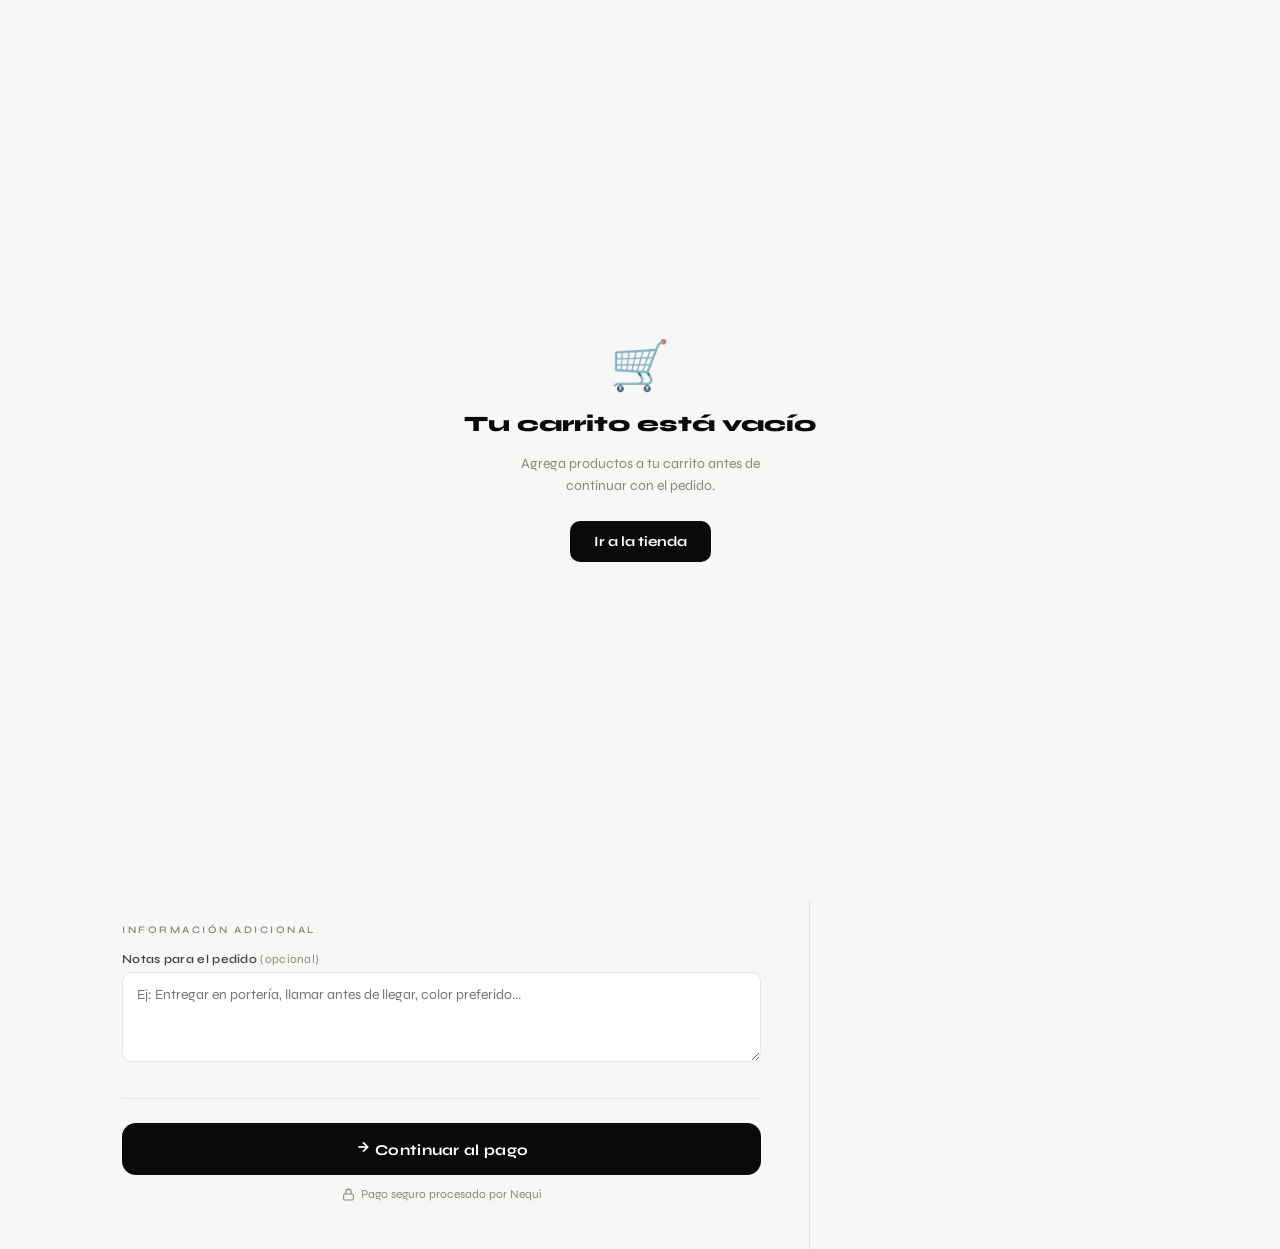
==== checkout.html @ c446f4c8 "Update checkout.html" ====
<!DOCTYPE html>
<html lang="es">
<head>
    <meta charset="UTF-8">
    <meta name="viewport" content="width=device-width, initial-scale=1.0">
    <title>Datos de Entrega </title>
    <link rel="preconnect" href="https://fonts.googleapis.com">
    <link href="https://fonts.googleapis.com/css2?family=Syne:wght@400;600;700;800&family=DM+Mono:wght@400;500&display=swap" rel="stylesheet">
    <style>
        :root {
            --bg: #f7f7f5;
            --surface: #ffffff;
            --border: #e5e5e0;
            --border-focus: #0a0a0a;
            --text: #0a0a0a;
            --muted: #888880;
            --accent: #adff2f;
            --accent-dark: #0a0a0a;
            --error: #dc2626;
            --error-bg: #fef2f2;
            --success: #16a34a;
            --success-bg: #f0fdf4;
            --radius: 14px;
            --radius-sm: 10px;
        }

        * { margin: 0; padding: 0; box-sizing: border-box; }

        body {
            background: var(--bg);
            color: var(--text);
            font-family: 'Syne', sans-serif;
            font-variant-numeric: lining-nums tabular-nums;
            min-height: 100vh;
        }

        /* ── HEADER ── */
        .header {
            background: #0a0a0a;
            padding: 0 2rem;
            height: 58px;
            display: flex;
            align-items: center;
            justify-content: space-between;
            position: sticky;
            top: 0;
            z-index: 100;
        }

        .header-logo {
            font-family: 'DM Mono', monospace;
            font-size: 15px;
            font-weight: 500;
            color: var(--accent);
            letter-spacing: 4px;
            text-decoration: none;
        }

        .header-back {
            display: flex;
            align-items: center;
            gap: 6px;
            color: #666;
            font-size: 13px;
            text-decoration: none;
            transition: color 0.2s;
        }
        .header-back:hover { color: #fff; }
        .header-back svg { width: 14px; height: 14px; }

        /* ── PROGRESS BAR ── */
        .progress-bar {
            height: 3px;
            background: #1a1a1a;
        }
        .progress-fill {
            height: 100%;
            width: 50%;
            background: var(--accent);
            transition: width 0.5s ease;
        }

        /* ── LAYOUT ── */
        .layout {
            display: grid;
            grid-template-columns: 1fr 380px;
            gap: 0;
            max-width: 1100px;
            margin: 0 auto;
            min-height: calc(100vh - 61px);
        }

        /* ── FORM SIDE ── */
        .form-side {
            padding: 3rem 3rem 3rem 2rem;
            border-right: 1px solid var(--border);
        }

        .form-title {
            font-size: 28px;
            font-weight: 800;
            margin-bottom: 4px;
            letter-spacing: -0.5px;
        }

        .form-subtitle {
            color: var(--muted);
            font-size: 14px;
            margin-bottom: 2.5rem;
        }

        /* Steps */
        .steps {
            display: flex;
            gap: 0;
            margin-bottom: 2.5rem;
            border-bottom: 1px solid var(--border);
            padding-bottom: 1.5rem;
        }

        .step {
            display: flex;
            align-items: center;
            gap: 8px;
            font-size: 12px;
            color: var(--muted);
            font-weight: 600;
            letter-spacing: 1px;
        }

        .step.active { color: var(--text); }

        .step-num {
            width: 22px;
            height: 22px;
            border-radius: 50%;
            background: var(--border);
            color: var(--muted);
            display: flex;
            align-items: center;
            justify-content: center;
            font-size: 11px;
            font-weight: 700;
            flex-shrink: 0;
        }

        .step.active .step-num {
            background: #0a0a0a;
            color: #fff;
        }

        .step.done .step-num {
            background: var(--accent);
            color: #000;
        }

        .step-sep {
            flex: 1;
            height: 1px;
            background: var(--border);
            margin: 0 12px;
        }

        /* Form sections */
        .form-section {
            margin-bottom: 2rem;
        }

        .section-label {
            font-size: 10px;
            letter-spacing: 2.5px;
            color: var(--muted);
            font-weight: 600;
            margin-bottom: 1rem;
            text-transform: uppercase;
        }

        .field-grid {
            display: grid;
            grid-template-columns: 1fr 1fr;
            gap: 14px;
        }

        .field-grid.single { grid-template-columns: 1fr; }

        .field {
            display: flex;
            flex-direction: column;
            gap: 6px;
        }

        .field.full { grid-column: 1 / -1; }

        label {
            font-size: 12px;
            font-weight: 600;
            color: #444;
            letter-spacing: 0.3px;
        }

        .input-wrap {
            position: relative;
        }

        .input-icon {
            position: absolute;
            left: 14px;
            top: 50%;
            transform: translateY(-50%);
            color: #bbb;
            pointer-events: none;
            display: flex;
            align-items: center;
        }

        .input-icon svg { width: 15px; height: 15px; }

        input, select, textarea {
            width: 100%;
            padding: 13px 14px 13px 40px;
            background: var(--surface);
            border: 1.5px solid var(--border);
            border-radius: var(--radius-sm);
            color: var(--text);
            font-family: 'Syne', sans-serif;
            font-variant-numeric: lining-nums tabular-nums;
            font-size: 14px;
            outline: none;
            transition: border-color 0.2s, box-shadow 0.2s;
            appearance: none;
        }

        input.no-icon, select.no-icon, textarea.no-icon {
            padding-left: 14px;
        }

        input:focus, select:focus, textarea:focus {
            border-color: var(--border-focus);
            box-shadow: 0 0 0 3px rgba(0,0,0,0.06);
        }

        input.error, select.error, textarea.error {
            border-color: var(--error);
            box-shadow: 0 0 0 3px rgba(220,38,38,0.08);
        }

        input.valid, select.valid, textarea.valid {
            border-color: var(--success);
        }

        textarea {
            resize: vertical;
            min-height: 80px;
            padding-top: 12px;
        }

        select {
            background-image: url("data:image/svg+xml,%3Csvg xmlns='http://www.w3.org/2000/svg' width='12' height='12' viewBox='0 0 24 24' fill='none' stroke='%23888' stroke-width='2'%3E%3Cpolyline points='6 9 12 15 18 9'/%3E%3C/svg%3E");
            background-repeat: no-repeat;
            background-position: right 14px center;
            padding-right: 36px;
        }

        .field-error {
            font-size: 11px;
            color: var(--error);
            display: none;
            margin-top: 2px;
        }

        .field-error.show { display: block; }

        .field-hint {
            font-size: 11px;
            color: var(--muted);
            margin-top: 2px;
        }

        /* Phone prefix */
        .phone-wrap {
            display: flex;
            gap: 8px;
        }

        .phone-prefix {
            width: 80px;
            flex-shrink: 0;
            padding-left: 10px;
            padding-right: 10px;
            text-align: center;
            background: #f0f0ee;
            color: var(--muted);
            font-size: 13px;
            cursor: default;
        }

        .phone-input { flex: 1; }

        /* Doc type selector */
        .doc-wrap {
            display: flex;
            gap: 8px;
        }

        .doc-type {
            width: 90px;
            flex-shrink: 0;
            padding-left: 10px;
            padding-right: 28px;
            font-size: 13px;
        }

        /* Submit */
        .submit-section {
            margin-top: 2rem;
            padding-top: 1.5rem;
            border-top: 1px solid var(--border);
        }

        .submit-btn {
            width: 100%;
            padding: 16px;
            background: #0a0a0a;
            color: #fff;
            border: none;
            border-radius: var(--radius);
            font-family: 'Syne', sans-serif;
            font-size: 15px;
            font-weight: 700;
            cursor: pointer;
            transition: all 0.2s;
            display: flex;
            align-items: center;
            justify-content: center;
            gap: 8px;
            letter-spacing: 0.3px;
        }

        .submit-btn:hover { background: #1a1a1a; transform: translateY(-1px); }
        .submit-btn:active { transform: translateY(0); }
        .submit-btn:disabled { opacity: 0.5; cursor: not-allowed; transform: none; }

        .submit-btn.loading .btn-text { display: none; }
        .submit-btn:not(.loading) .btn-spinner { display: none; }

        .btn-spinner {
            width: 18px;
            height: 18px;
            border: 2px solid rgba(255,255,255,0.3);
            border-top-color: #fff;
            border-radius: 50%;
            animation: spin 0.7s linear infinite;
        }

        @keyframes spin { to { transform: rotate(360deg); } }

        .secure-note {
            display: flex;
            align-items: center;
            justify-content: center;
            gap: 6px;
            margin-top: 12px;
            color: var(--muted);
            font-size: 12px;
        }

        .secure-note svg { width: 13px; height: 13px; }

        /* ── ORDER SIDE ── */
        .order-side {
            padding: 3rem 2rem;
            background: #f0f0ee;
            position: sticky;
            top: 61px;
            height: calc(100vh - 61px);
            overflow-y: auto;
        }

        .order-title {
            font-size: 11px;
            letter-spacing: 2.5px;
            color: var(--muted);
            font-weight: 600;
            margin-bottom: 1.2rem;
            text-transform: uppercase;
        }

        .order-items {
            display: flex;
            flex-direction: column;
            gap: 10px;
            margin-bottom: 1.5rem;
        }

        .order-item {
            background: var(--surface);
            border-radius: var(--radius-sm);
            padding: 12px 14px;
            display: flex;
            align-items: center;
            gap: 12px;
            border: 1px solid var(--border);
        }

        .order-item-qty {
            width: 24px;
            height: 24px;
            background: #0a0a0a;
            color: #fff;
            border-radius: 6px;
            display: flex;
            align-items: center;
            justify-content: center;
            font-size: 11px;
            font-weight: 700;
            flex-shrink: 0;
            font-family: 'DM Mono', monospace;
        }

        .order-item-qty.gift {
            background: var(--accent);
            color: #000;
        }

        .order-item-name {
            flex: 1;
            font-size: 13px;
            font-weight: 600;
            color: var(--text);
        }

        .order-item-price {
            font-size: 13px;
            font-family: 'DM Mono', monospace;
            color: var(--text);
            font-weight: 500;
        }

        .order-item-price.free {
            color: var(--success);
            font-size: 11px;
            font-weight: 700;
        }

        .order-divider {
            height: 1px;
            background: var(--border);
            margin: 1rem 0;
        }

        .order-row {
            display: flex;
            justify-content: space-between;
            align-items: center;
            font-size: 13px;
            margin-bottom: 8px;
        }

        .order-row span:first-child { color: var(--muted); }
        .order-row span:last-child { font-family: 'DM Mono', monospace; font-weight: 500; }

        .order-row.discount span:last-child { color: var(--success); }

        .order-total {
            display: flex;
            justify-content: space-between;
            align-items: center;
            background: #0a0a0a;
            color: #fff;
            border-radius: var(--radius-sm);
            padding: 14px 16px;
            margin-top: 1rem;
        }

        .order-total-label {
            font-size: 13px;
            font-weight: 600;
        }

        .order-total-value {
            font-family: 'DM Mono', monospace;
            font-size: 16px;
            font-weight: 500;
            color: var(--accent);
        }

        .empty-cart {
            text-align: center;
            padding: 3rem 1rem;
            color: var(--muted);
        }

        .empty-cart-icon { font-size: 2.5rem; margin-bottom: 1rem; }
        .empty-cart p { font-size: 14px; margin-bottom: 1rem; }
        .empty-cart a {
            color: var(--text);
            font-weight: 700;
            font-size: 13px;
            text-decoration: none;
            border-bottom: 2px solid var(--accent);
        }

        /* ── TOAST ── */
        .toast {
            position: fixed;
            bottom: 2rem;
            left: 50%;
            transform: translateX(-50%) translateY(20px);
            background: #0a0a0a;
            color: #fff;
            padding: 12px 20px;
            border-radius: 100px;
            font-size: 13px;
            font-weight: 600;
            opacity: 0;
            transition: all 0.3s ease;
            z-index: 9999;
            white-space: nowrap;
            pointer-events: none;
        }

        .toast.show {
            opacity: 1;
            transform: translateX(-50%) translateY(0);
        }

        /* ── NO CART OVERLAY ── */
        .no-cart-overlay {
            display: none;
            position: fixed;
            inset: 0;
            background: var(--bg);
            z-index: 200;
            flex-direction: column;
            align-items: center;
            justify-content: center;
            gap: 1rem;
            text-align: center;
            padding: 2rem;
        }

        .no-cart-overlay.show { display: flex; }
        .no-cart-overlay h2 { font-size: 22px; font-weight: 800; }
        .no-cart-overlay p { color: var(--muted); font-size: 14px; max-width: 300px; line-height: 1.6; }
        .no-cart-overlay a {
            display: inline-block;
            margin-top: 0.5rem;
            background: #0a0a0a;
            color: #fff;
            padding: 12px 24px;
            border-radius: 10px;
            text-decoration: none;
            font-weight: 700;
            font-size: 14px;
        }

        /* ── RESPONSIVE ── */
        @media (max-width: 768px) {
            .layout {
                grid-template-columns: 1fr;
            }

            .order-side {
                position: static;
                height: auto;
                order: -1;
                padding: 1.5rem 1.2rem;
                border-bottom: 1px solid var(--border);
            }

            .form-side {
                padding: 1.5rem 1.2rem;
                border-right: none;
            }

            .field-grid {
                grid-template-columns: 1fr;
            }
        }

        /* ── ANIMATIONS ── */
        @keyframes fadeUp {
            from { opacity: 0; transform: translateY(16px); }
            to   { opacity: 1; transform: translateY(0); }
        }

        .form-section {
            animation: fadeUp 0.4s ease both;
        }

        .form-section:nth-child(1) { animation-delay: 0.05s; }
        .form-section:nth-child(2) { animation-delay: 0.12s; }
        .form-section:nth-child(3) { animation-delay: 0.19s; }
        .form-section:nth-child(4) { animation-delay: 0.26s; }
    </style>
</head>
<body>

<!-- Header -->
<header class="header">
    <a href="https://cxr10s.github.io/tienda/" class="header-logo"></a>
    <a href="https://cxr10s.github.io/tienda/" class="header-back">
        <svg viewBox="0 0 24 24" fill="none" stroke="currentColor" stroke-width="2"><polyline points="15 18 9 12 15 6"/></svg>
        Volver a la tienda
    </a>
</header>
<div class="progress-bar"><div class="progress-fill" id="progress-fill"></div></div>

<!-- No cart overlay -->
<div class="no-cart-overlay" id="no-cart-overlay">
    <div style="font-size:3rem;">🛒</div>
    <h2>Tu carrito está vacío</h2>
    <p>Agrega productos a tu carrito antes de continuar con el pedido.</p>
    <a href="https://cxr10s.github.io/tienda/">Ir a la tienda</a>
</div>

<!-- Main layout -->
<div class="layout">

    <!-- FORM -->
    <div class="form-side">
        <h1 class="form-title">Datos de entrega</h1>
        <p class="form-subtitle">Completa tu información para procesar el pedido</p>

        <!-- Steps -->
        <div class="steps">
            <div class="step active">
                <div class="step-num">1</div>
                <span>TUS DATOS</span>
            </div>
            <div class="step">
                <div class="step-num"></div>
                <span></span>
            </div>
            <div class="step-sep"></div>
            <div class="step">
                <div class="step-num">2</div>
                <span>ENTREGA</span>
            </div>    
        </div>

        <form id="checkout-form" novalidate>

            <!-- Sección 1: Identificación -->
            <div class="form-section">
                <div class="section-label">Identificación personal</div>
                <div class="field-grid">
                    <div class="field full">
                        <label for="nombre">Nombre completo *</label>
                        <div class="input-wrap">
                            <span class="input-icon"><svg viewBox="0 0 24 24" fill="none" stroke="currentColor" stroke-width="2"><path d="M20 21v-2a4 4 0 0 0-4-4H8a4 4 0 0 0-4 4v2"/><circle cx="12" cy="7" r="4"/></svg></span>
                            <input type="text" id="nombre" name="" placeholder="Carlos Gonzales" autocomplete="off" inputmode="text">
                        </div>
                        <span class="field-error" id="err-nombre">Solo letras y espacios, mínimo 3 caracteres</span>
                    </div>

                    <div class="field">
                        <label for="doc-tipo">Tipo de documento *</label>
                        <div class="input-wrap">
                            <select id="doc-tipo" name="doc-tipo" class="no-icon" style="padding-left:14px;">
                                <option value="CC">Cédula de ciudadanía</option>
                                <option value="CE">Cédula de extranjería</option>
                                <option value="PA">Pasaporte</option>
                                <option value="TI">Tarjeta de identidad</option>
                            </select>
                        </div>
                    </div>

                    <div class="field">
                        <label for="documento">Número de documento *</label>
                        <div class="input-wrap">
                            <span class="input-icon"><svg viewBox="0 0 24 24" fill="none" stroke="currentColor" stroke-width="2"><rect x="2" y="5" width="20" height="14" rx="2"/><line x1="2" y1="10" x2="22" y2="10"/></svg></span>
                            <input type="text" id="documento" name="documento" placeholder="1044411110" inputmode="numeric" maxlength="12" minlength="7">
                        </div>
                        <span class="field-error" id="err-documento">Ingresa un número de documento válido</span>
                    </div>
                </div>
            </div>

            <!-- Sección 2: Contacto -->
            <div class="form-section">
                <div class="section-label">Información de contacto</div>
                <div class="field-grid">
                    <div class="field full">
                        <label for="email">Correo electrónico *</label>
                        <div class="input-wrap">
                            <span class="input-icon"><svg viewBox="0 0 24 24" fill="none" stroke="currentColor" stroke-width="2"><path d="M4 4h16c1.1 0 2 .9 2 2v12c0 1.1-.9 2-2 2H4c-1.1 0-2-.9-2-2V6c0-1.1.9-2 2-2z"/><polyline points="22,6 12,13 2,6"/></svg></span>
                            <input type="email" id="email" name="email" placeholder="tucorreo@gmail.com" autocomplete="email" inputmode="email">
                        </div>
                        <span class="field-error" id="err-email">Usa un correo @gmail.com, @hotmail.com o @outlook.com</span>
                    </div>

                    <div class="field full">
                        <label for="telefono">Teléfono celular *</label>
                        <div class="phone-wrap">
                            <input type="text" class="phone-prefix no-icon" value="+57" readonly tabindex="-1">
                            <div class="input-wrap" style="flex:1;">
                                <span class="input-icon"><svg viewBox="0 0 24 24" fill="none" stroke="currentColor" stroke-width="2"><path d="M22 16.92v3a2 2 0 0 1-2.18 2 19.79 19.79 0 0 1-8.63-3.07A19.5 19.5 0 0 1 4.69 12 19.79 19.79 0 0 1 1.61 3.4 2 2 0 0 1 3.6 1.21h3a2 2 0 0 1 2 1.72c.127.96.361 1.903.7 2.81a2 2 0 0 1-.45 2.11L7.91 8.79a16 16 0 0 0 6.29 6.29l.95-.95a2 2 0 0 1 2.11-.45c.907.339 1.85.573 2.81.7A2 2 0 0 1 22 16.92z"/></svg></span>
                                <input type="tel" id="telefono" name="telefono" placeholder="3001234567" inputmode="numeric" maxlength="10" class="phone-input">
                            </div>
                        </div>
                        <span class="field-error" id="err-telefono">El teléfono debe tener exactamente 10 dígitos</span>
                    </div>
                </div>
            </div>

            <!-- Sección 3: Dirección -->
            <div class="form-section">
                <div class="section-label">Dirección de entrega</div>
                <div class="field-grid">

                    <div class="field">
                        <label for="departamento">Departamento *</label>
                        <div class="input-wrap">
                            <select id="departamento" name="departamento" class="no-icon" style="padding-left:14px;">
                                <option value="">Selecciona...</option>
                                <option>Amazonas</option><option>Antioquia</option><option>Arauca</option>
                                <option>Atlántico</option><option>Bolívar</option><option>Boyacá</option>
                                <option>Caldas</option><option>Caquetá</option><option>Casanare</option>
                                <option>Cauca</option><option>Cesar</option><option>Chocó</option>
                                <option>Córdoba</option><option>Cundinamarca</option><option>Guainía</option>
                                <option>Guaviare</option><option>Huila</option><option>La Guajira</option>
                                <option>Magdalena</option><option>Meta</option><option>Nariño</option>
                                <option>Norte de Santander</option><option>Putumayo</option><option>Quindío</option>
                                <option>Risaralda</option><option>San Andrés y Providencia</option>
                                <option>Santander</option><option>Sucre</option><option>Tolima</option>
                                <option>Valle del Cauca</option><option>Vaupés</option><option>Vichada</option>
                                <option>Bogotá D.C.</option>
                            </select>
                        </div>
                        <span class="field-error" id="err-departamento">Selecciona un departamento</span>
                    </div>

                    <div class="field">
                        <label for="ciudad">Ciudad / Municipio *</label>
                        <div class="input-wrap">
                            <span class="input-icon"><svg viewBox="0 0 24 24" fill="none" stroke="currentColor" stroke-width="2"><path d="M3 9l9-7 9 7v11a2 2 0 0 1-2 2H5a2 2 0 0 1-2-2z"/><polyline points="9 22 9 12 15 12 15 22"/></svg></span>
                            <input type="text" id="ciudad" name="ciudad" placeholder="Bogotá" autocomplete="address-level2">
                        </div>
                        <span class="field-error" id="err-ciudad">Ingresa tu ciudad</span>
                    </div>

                    <div class="field full">
                        <label for="direccion">Dirección completa *</label>
                        <div class="input-wrap">
                            <span class="input-icon"><svg viewBox="0 0 24 24" fill="none" stroke="currentColor" stroke-width="2"><path d="M21 10c0 7-9 13-9 13s-9-6-9-13a9 9 0 0 1 18 0z"/><circle cx="12" cy="10" r="3"/></svg></span>
                            <input type="text" id="direccion" name="direccion" placeholder="Calle 123 # 45-67, Barrio Centro" autocomplete="street-address">
                        </div>
                        <span class="field-hint">Incluye barrio, apto o interior si aplica</span>
                        <span class="field-error" id="err-direccion">Ingresa una dirección válida</span>
                    </div>
                </div>
            </div>

            <!-- Sección 4: Notas -->
            <div class="form-section">
                <div class="section-label">Información adicional</div>
                <div class="field-grid single">
                    <div class="field">
                        <label for="notas">Notas para el pedido <span style="color:var(--muted); font-weight:400;">(opcional)</span></label>
                        <div class="input-wrap">
                            <textarea id="notas" name="notas" class="no-icon" placeholder="Ej: Entregar en portería, llamar antes de llegar, color preferido..." style="padding-top:13px; min-height:90px;"></textarea>
                        </div>
                    </div>
                </div>
            </div>

            <!-- Submit -->
            <div class="submit-section">
                <button type="submit" class="submit-btn" id="submit-btn">
                    <span class="btn-text">
                        <svg width="16" height="16" viewBox="0 0 24 24" fill="none" stroke="currentColor" stroke-width="2.5"><path d="M5 12h14"/><path d="m12 5 7 7-7 7"/></svg>
                        Continuar al pago
                    </span>
                    <div class="btn-spinner"></div>
                </button>
                <div class="secure-note">
                    <svg viewBox="0 0 24 24" fill="none" stroke="currentColor" stroke-width="2"><rect x="3" y="11" width="18" height="11" rx="2" ry="2"/><path d="M7 11V7a5 5 0 0 1 10 0v4"/></svg>
                    Pago seguro procesado por Nequi
                </div>
            </div>

        </form>
    </div>

    <!-- ORDER SUMMARY -->
    <div class="order-side">
        <div class="order-title">Tu pedido</div>
        <div class="order-items" id="order-items">
            <div class="empty-cart">
                <div class="empty-cart-icon">🛒</div>
                <p>No hay productos en el carrito</p>
                <a href="https://cxr10s.github.io/tienda/">Ir a la tienda</a>
            </div>
        </div>
        <div id="order-totals" style="display:none;">
            <div class="order-divider"></div>
            <div class="order-row"><span>Subtotal</span><span id="sum-subtotal">$0</span></div>
            <div class="order-row discount" id="sum-discount-row" style="display:none;">
                <span>Descuento</span><span id="sum-discount">-$0</span>
            </div>
            <div class="order-row" id="sum-shipping-row">
                <span>Envío</span><span id="sum-sgipping">-</span>
            </div>
            <div class="order-total">
                <span class="order-total-label">Total a pagar</span>
                <span class="order-total-value" id="sum-total">$0</span>
            </div>
        </div>
    </div>

</div>

<!-- Toast -->
<div class="toast" id="toast"></div>

<script>
// =============================================
// CONFIGURACIÓN
// =============================================
// ── CARRITO ──────────────────────────────────────────────────────

const TIENDA_URL = 'https://cxr10s.github.io/tienda/';

// =============================================
// CARRITO — leer desde localStorage
// =============================================
let cart = [];

function loadCart() {
    try {
        const raw = localStorage.getItem('tienda_cart');
        if (raw) cart = JSON.parse(raw);
    } catch(e) { cart = []; }
}

function fmt(n) {
    return '$' + Math.round(Number(n)).toLocaleString('es-CO');
}

function calcDiscount(subtotal) {
    if (subtotal >= 900000) return { pct: 20, amount: Math.round(subtotal * 0.20) };
    if (subtotal >= 600000) return { pct: 15, amount: Math.round(subtotal * 0.15) };
    if (subtotal >= 400000) return { pct: 12, amount: Math.round(subtotal * 0.12) };
    if (subtotal >= 250000) return { pct: 8,  amount: Math.round(subtotal * 0.08) };
    if (subtotal >= 150000) return { pct: 5,  amount: Math.round(subtotal * 0.05) };
    return { pct: 0, amount: 0 };
}

function renderOrder() {
    const container = document.getElementById('order-items');
    const totalsEl  = document.getElementById('order-totals');

    if (!cart.length) {
        container.innerHTML = `
            <div class="empty-cart">
                <div class="empty-cart-icon">🛒</div>
                <p>No hay productos en el carrito</p>
                <a href="${TIENDA_URL}">Ir a la tienda</a>
            </div>`;
        totalsEl.style.display = 'none';
        document.getElementById('no-cart-overlay').classList.add('show');
        return;
    }

    container.innerHTML = cart.map(item => `
        <div class="order-item">
            <div class="order-item-qty ${item.isGift ? 'gift' : ''}">${item.quantity}</div>
            <div class="order-item-name">${item.name}${item.isGift ? ' 🎁' : ''}</div>
            <div class="order-item-price ${item.isGift ? 'free' : ''}">
                ${item.isGift ? 'GRATIS' : fmt(item.price * item.quantity)}
            </div>
        </div>
    `).join('');

    const subtotal = cart.reduce((s, i) => s + (i.isGift ? 0 : i.price * i.quantity), 0);
    const { amount: descuento } = calcDiscount(subtotal);
    const envio = subtotal > 0 && subtotal < 150000 ? 25000 : 0;
    const total = subtotal - descuento;

    document.getElementById('sum-subtotal').textContent = fmt(subtotal);
    document.getElementById('sum-shipping').textContent = "—";

    const discRow = document.getElementById('sum-discount-row');
    if (descuento > 0) {
        discRow.style.display = 'flex';
        document.getElementById('sum-discount').textContent = '-' + fmt(descuento);
    } else {
        discRow.style.display = 'none';
    }

    document.getElementById('sum-total').textContent = fmt(total);
    totalsEl.style.display = 'block';
}

// =============================================
// VALIDACIONES
// =============================================
function validateNombre(v) { return /^[A-Za-zÁáÉéÍíÓóÚúÑñ\s]{3,}$/.test(v.trim()) && v.trim().split(/\s+/).length >= 2; }
function validateDoc(v)    { return /^[0-9A-Za-z]{7,12}$/.test(v.trim()); }
function validateEmail(v)  { return /^[a-z0-9._%+-]+@(gmail\.com|hotmail\.com|outlook\.com)$/i.test(v.trim()); }
function validatePhone(v)  { return /^[0-9]{10}$/.test(v.trim()); }
function validateCiudad(v) { return v.trim().length >= 2; }
function validateDir(v)    { return v.trim().length >= 8; }
function validateDepto(v)  { return v !== ''; }

const validations = [
    { id: 'nombre',       fn: validateNombre, err: 'err-nombre'      },
    { id: 'documento',    fn: validateDoc,    err: 'err-documento'   },
    { id: 'email',        fn: validateEmail,  err: 'err-email'       },
    { id: 'telefono',     fn: validatePhone,  err: 'err-telefono'    },
    { id: 'departamento', fn: validateDepto,  err: 'err-departamento'},
    { id: 'ciudad',       fn: validateCiudad, err: 'err-ciudad'      },
    { id: 'direccion',    fn: validateDir,    err: 'err-direccion'   },
];

function validateField(item) {
    const el  = document.getElementById(item.id);
    const err = document.getElementById(item.err);
    const ok  = item.fn(el.value);
    el.classList.toggle('error', !ok);
    el.classList.toggle('valid',  ok);
    if (err) err.classList.toggle('show', !ok);
    return ok;
}

function validateAll() {
    return validations.map(validateField).every(Boolean);
}

// Live validation on blur
validations.forEach(item => {
    const el = document.getElementById(item.id);
    if (!el) return;
    el.addEventListener('blur',  () => { if (el.value) validateField(item); });
    el.addEventListener('input', () => { if (el.classList.contains('error')) validateField(item); });
});

// Only digits for phone and document
document.getElementById('telefono').addEventListener('input', function() {
    this.value = this.value.replace(/\D/g, '');
});
document.getElementById('documento').addEventListener('input', function() {
    this.value = this.value.replace(/[^0-9A-Za-z]/g, '');
});

// Capitalize nombre
document.getElementById('nombre').addEventListener('blur', function() {
    this.value = this.value.trim().split(' ').filter(Boolean)
        .map(w => w.charAt(0).toUpperCase() + w.slice(1).toLowerCase()).join(' ');
});

// =============================================
// PROGRESS BAR on scroll
// =============================================
window.addEventListener('scroll', () => {
    const el   = document.documentElement;
    const pct  = (el.scrollTop / (el.scrollHeight - el.clientHeight)) * 50 + 50;
    document.getElementById('progress-fill').style.width = Math.min(pct, 95) + '%';
}, { passive: true });

// =============================================
// TOAST
// =============================================
function showToast(msg, duration = 3000) {
    const t = document.getElementById('toast');
    t.textContent = msg;
    t.classList.add('show');
    setTimeout(() => t.classList.remove('show'), duration);
}

// =============================================
// PREFILL desde sessionStorage (si viene de Firebase)
// =============================================
function prefillFromSession() {
    try {
        const user = JSON.parse(sessionStorage.getItem('store_user') || 'null');
        if (!user) return;
        if (user.email) {
            const el = document.getElementById('email');
            el.value = user.email;
            el.setAttribute('readonly', true);
            el.style.background = '#f5f5f3';
            el.title = 'Correo de tu cuenta Google';
        }
    } catch(e) {}
}

// =============================================
// SUBMIT
// =============================================
document.getElementById('checkout-form').addEventListener('submit', async function(e) {
    e.preventDefault();

    if (!validateAll()) {
        showToast('⚠️ Revisa los campos marcados en rojo');
        const firstErr = document.querySelector('input.error, select.error, textarea.error');
        if (firstErr) firstErr.scrollIntoView({ behavior: 'smooth', block: 'center' });
        return;
    }

    if (!cart.length) {
        showToast('Tu carrito está vacío');
        return;
    }

    const btn = document.getElementById('submit-btn');
    btn.disabled = true;
    btn.classList.add('loading');

    const nombre    = document.getElementById('nombre').value.trim();
    const docTipo   = document.getElementById('doc-tipo').value;
    const documento = document.getElementById('documento').value.trim();
    const email     = document.getElementById('email').value.trim().toLowerCase();
    const telefono  = document.getElementById('telefono').value.trim();
    const depto     = document.getElementById('departamento').value;
    const ciudad    = document.getElementById('ciudad').value.trim();
    const direccion = document.getElementById('direccion').value.trim();
    const notas     = document.getElementById('notas').value.trim();

    const subtotal = cart.reduce((s, i) => s + (i.isGift ? 0 : i.price * i.quantity), 0);
    const { amount: descuento } = calcDiscount(subtotal);
    const envio = subtotal > 0 && subtotal < 150000 ? 25000 : 0;
    const total = subtotal - descuento ;

    const pedido = {
        nombre,
        email,
        telefono,
        direccion: `${direccion}, ${ciudad}, ${depto}`,
        notas: notas || null,
        documento: `${docTipo} ${documento}`,
        productos: cart.map(i => ({
            id: i.id, name: i.name, price: i.price,
            quantity: i.quantity, isGift: i.isGift || false
        })),
        subtotal, descuento, envio: 0, total,
        estado: 'pendiente', estado_pago: 'pendiente'
    };

    try {
        // Solo sessionStorage — Supabase se escribe en pago-nequi.html al confirmar
        sessionStorage.setItem('store_pedido', JSON.stringify(pedido));

        // Progreso al 75%
        document.getElementById('progress-fill').style.width = '75%';

        // Ir a la página de pago Nequi
        window.location.href = 'https://cxr10s.github.io/tienda/pago-nequi.html';

    } catch(err) {
        console.error(err);
        showToast('❌ Error al procesar. Intenta de nuevo.');
        btn.disabled = false;
        btn.classList.remove('loading');
    }
});

// =============================================
// ALERTA FACTURA
// =============================================
function fmt(n) {
    return Math.round(Number(n)).toLocaleString('es-CO');
}

async function generarFacturaPDF(pedido) {
    // 1. Carga de librería (Lógica del primer código)
    if (!window.jspdf) {
        await new Promise((resolve, reject) => {
            const script = document.createElement('script');
            script.src = 'https://cdnjs.cloudflare.com/ajax/libs/jspdf/2.5.1/jspdf.umd.min.js';
            script.onload = resolve;
            script.onerror = reject;
            document.head.appendChild(script);
        });
    }

    const { jsPDF } = window.jspdf;
    const doc = new jsPDF({ unit: 'mm', format: 'a4' });

    const W = 210; 
    const margin = 20;
    let y = 0;

    // ── Paleta de Colores (Diseño Premium) ────────
    const accent     = [63, 81, 181]; // Indigo
    const dark       = [30, 30, 30];
    const lightGray  = [245, 247, 250];
    const textGray   = [100, 100, 100];
    const white      = [255, 255, 255];

    // ── Header con Nuevo Branding ────────────────
    doc.setFillColor(...dark);
    doc.rect(0, 0, W, 60, 'F'); 

    y = 25;
    doc.setTextColor(...white);
    doc.setFont('helvetica', 'bold');
    doc.setFontSize(26);
    doc.text('Shop', margin, y); // Nombre actualizado

    doc.setFontSize(10);
    doc.setFont('helvetica', 'normal');
    doc.setTextColor(200, 200, 200);
    doc.text('Alta Calidad', margin, y + 8); // Slogan actualizado

    // Badge de ID
    doc.setFillColor(...accent);
    doc.roundedRect(W - margin - 50, y - 10, 50, 25, 3, 3, 'F');
    doc.setTextColor(...white);
    doc.setFontSize(9);
    doc.text('DETALLE DEL PEDIDO', W - margin - 25, y - 2, { align: 'center' });
    doc.setFontSize(12);
    const idCorto = (pedido.id || '000000').substring(0, 8).toUpperCase();
    doc.text(`#${idCorto}`, W - margin - 25, y + 6, { align: 'center' });

    y = 75;

    // ── Bloque de Información ────────────────────
    doc.setTextColor(...dark);
    doc.setFont('helvetica', 'bold');
    doc.setFontSize(10);
    doc.text('ENVIAR A:', margin, y);
    doc.text('FECHA Y HORA:', W/2 + 10, y);

    y += 6;
    doc.setFont('helvetica', 'normal');
    doc.setTextColor(...textGray);
    doc.setFontSize(9);
    
    const infoCliente = [
        pedido.nombre || 'N/A',
        pedido.direccion || 'N/A',
        `Tel: ${pedido.telefono || 'N/A'}`,
        pedido.email || ''
    ];
    doc.text(infoCliente, margin, y + 2);

     // Formateo de Fecha y Hora
    const fechaObj = pedido.created_at ? new Date(pedido.created_at) : new Date();
    const fecha = fechaObj.toLocaleDateString('es-CO', { day: '2-digit', month: 'long', year: 'numeric' });
    const hora = fechaObj.toLocaleTimeString('es-CO', { 
        hour: '2-digit', 
        minute: '2-digit', 
        hour12: true 
    }).toUpperCase();
    
    doc.text(`${fecha}`, W/2 + 10, y + 2);
    doc.setFont('helvetica', 'bold');
    doc.text(`Hora: ${hora}`, W/2 + 10, y + 7);

    y += 35;

    // ── Tabla de Productos ────────────────────────
    doc.setFillColor(...lightGray);
    doc.roundedRect(margin, y, W - (margin * 2), 10, 2, 2, 'F');
    
    doc.setFont('helvetica', 'bold');
    doc.setTextColor(...dark);
    doc.text('PRODUCTO', margin + 5, y + 6.5);
    doc.text('CANT.', W - 70, y + 6.5, { align: 'right' });
    doc.text('TOTAL', W - margin - 5, y + 6.5, { align: 'right' });

    y += 15;

    const productos = Array.isArray(pedido.productos) ? pedido.productos : [];
    productos.forEach((prod) => {
        doc.setFont('helvetica', 'bold');
        doc.setTextColor(...dark);
        doc.text((prod.name || 'Producto').toUpperCase(), margin + 5, y);
        
        doc.setFont('helvetica', 'normal');
        doc.setTextColor(...textGray);
        doc.text(`${prod.quantity} x $${fmt(prod.price)}`, margin + 5, y + 5);

        doc.setTextColor(...dark);
        const totalProd = prod.isGift ? 'GRATIS' : `$${fmt(prod.price * prod.quantity)}`;
        doc.text(totalProd, W - margin - 5, y + 2.5, { align: 'right' });

        y += 12;
        doc.setDrawColor(230, 230, 230);
        doc.line(margin + 5, y - 2, W - margin - 5, y - 2);
        y += 5;

        // Evitar que el contenido se salga de la página
        if (y > 250) {
            doc.addPage();
            y = 20;
        }
    });

    // ── Resumen de Totales ────────────────────────
    if (y > 230) { doc.addPage(); y = 20; }
    
    y += 5;
    const boxW = 80;
    const boxX = W - margin - boxW;
    
    doc.setFillColor(...lightGray);
    doc.roundedRect(boxX, y, boxW, 35, 3, 3, 'F');

    let rowY = y + 8;
    const drawRow = (label, value, isTotal = false) => {
        doc.setFont('helvetica', isTotal ? 'bold' : 'normal');
        doc.setFontSize(isTotal ? 12 : 9);
        doc.setTextColor(...(isTotal ? accent : textGray));
        
        doc.text(label, boxX + 5, rowY);
        doc.text(value, W - margin - 5, rowY, { align: 'right' });
        rowY += 8;
    };

    drawRow('Subtotal', `$${fmt(pedido.subtotal || 0)}`);
    drawRow('Envío', (pedido.envio > 0) ? `$${fmt(pedido.envio)}` : 'Gratis');
    doc.setDrawColor(200, 200, 200);
    doc.line(boxX + 5, rowY - 4, W - margin - 5, rowY - 4);
    drawRow('TOTAL COP', `$${fmt(pedido.total || 0)}`, true);

    // ── Pie de página ─────────────────────────────
    y = 275; // Posición fija al final de la hoja A4
    doc.setFont('helvetica', 'italic');
    doc.setFontSize(10);
    doc.setTextColor(...accent);
    doc.text('¡Gracias por elegirnos!', W / 2, y, { align: 'center' });
    
    doc.setFont('helvetica', 'normal');
    doc.setFontSize(8);
    doc.setTextColor(...textGray);
    doc.text('Si te gusta lo que recibes, etiquétanos en Instagram: @tienda_deportiva912', W / 2, y + 6, { align: 'center' });

    // Barra decorativa final
    doc.setFillColor(...accent);
    doc.rect(0, 287, W, 10, 'F'); 

    doc.save(`Factura-${idCorto}-Shop.pdf`);
}

/*async function redirigirAWompi(pedido) {
    const totalCentavos = Math.round(pedido.total * 100);
    const cadena = `${pedido.id}${totalCentavos}COP${WOMPI_INTEGRITY_SECRET}`;
    const encoder = new TextEncoder();
    const hashBuffer = await crypto.subtle.digest('SHA-256', encoder.encode(cadena));
    const signature = Array.from(new Uint8Array(hashBuffer)).map(b=>b.toString(16).padStart(2,'0')).join('');

    const params = new URLSearchParams({
        'public-key':              WOMPI_PUBLIC_KEY,
        'currency':                'COP',
        'amount-in-cents':         totalCentavos,
        'reference':               pedido.id,
        'redirect-url':            'https://cxr10s.github.io/tienda/pago-resultado.html',
        'signature:integrity':     signature,
        'customer-data:email':     pedido.email,
        'customer-data:full-name': pedido.nombre,
        'customer-data:phone-number': pedido.telefono,
    });

    window.location.href = `${WOMPI_CHECKOUT_URL}?${params.toString()}`;
}
*/
// =============================================
// INIT
// =============================================
loadCart();
renderOrder();
prefillFromSession();
</script>

</body>
</html>
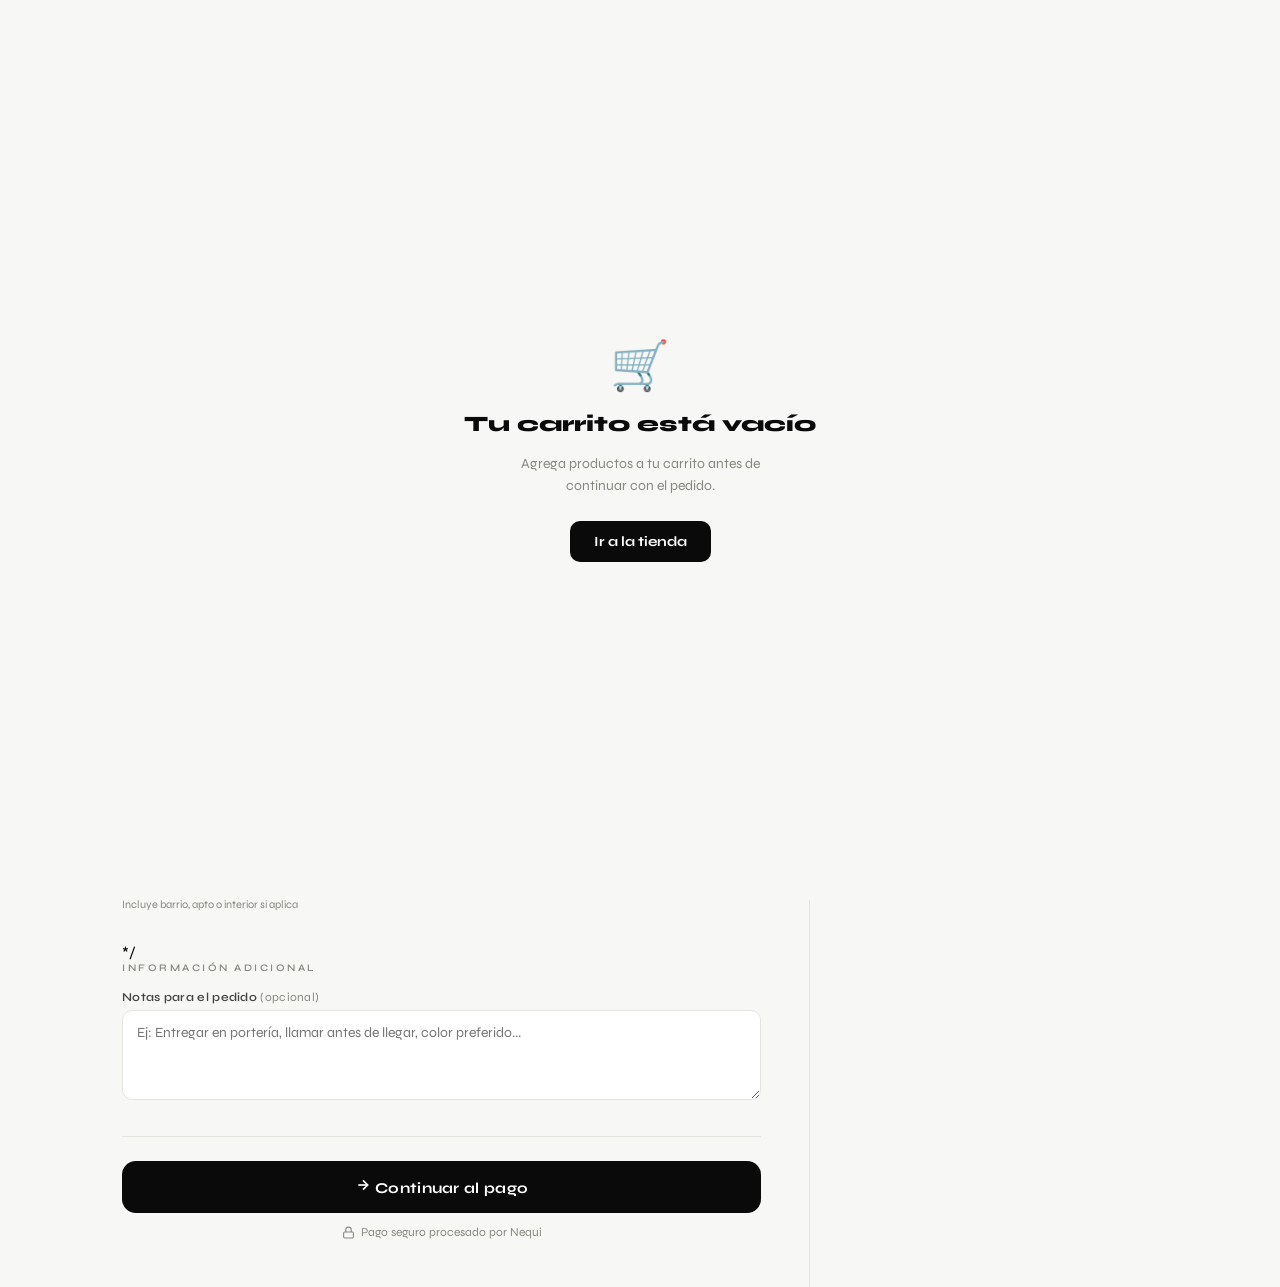
==== commit 845688de: "Comment out section 3 in checkout.html" ====
--- a/checkout.html
+++ b/checkout.html
@@ -629,7 +629,6 @@
                 <span>TUS DATOS</span>
             </div>
             <div class="step">
-                <div class="step-num"></div>
                 <span></span>
             </div>
             <div class="step-sep"></div>
@@ -649,9 +648,9 @@
                         <label for="nombre">Nombre completo *</label>
                         <div class="input-wrap">
                             <span class="input-icon"><svg viewBox="0 0 24 24" fill="none" stroke="currentColor" stroke-width="2"><path d="M20 21v-2a4 4 0 0 0-4-4H8a4 4 0 0 0-4 4v2"/><circle cx="12" cy="7" r="4"/></svg></span>
-                            <input type="text" id="nombre" name="" placeholder="Carlos Gonzales" autocomplete="off" inputmode="text">
+                            <input type="text" id="nombre" name="nombre" placeholder="Carlos Gonzales" autocomplete="off" inputmode="text">
                         </div>
-                        <span class="field-error" id="err-nombre">Solo letras y espacios, mínimo 3 caracteres</span>
+                        <span class="field-error" id="err-nombre">Ingresas nombre y apellido, minimo 2 palabras</span>
                     </div>
 
                     <div class="field">
@@ -704,7 +703,8 @@
                 </div>
             </div>
 
-            <!-- Sección 3: Dirección -->
+           /*
+ <!-- Sección 3: Dirección -->
             <div class="form-section">
                 <div class="section-label">Dirección de entrega</div>
                 <div class="field-grid">
@@ -751,7 +751,7 @@
                     </div>
                 </div>
             </div>
-
+*/
             <!-- Sección 4: Notas -->
             <div class="form-section">
                 <div class="section-label">Información adicional</div>
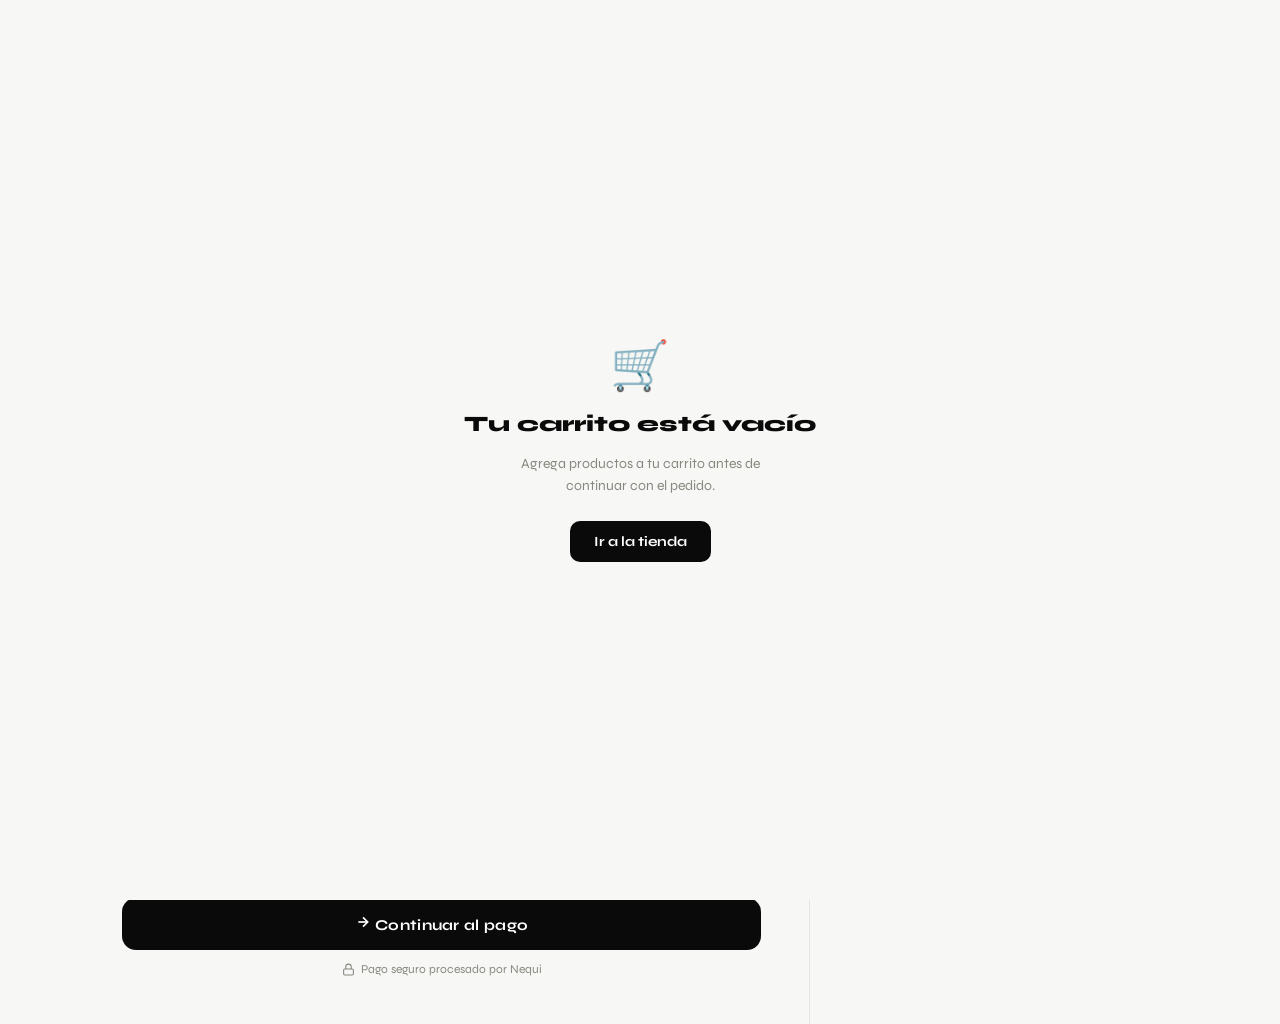
==== commit 52774046: "Update checkout.html" ====
--- a/checkout.html
+++ b/checkout.html
@@ -703,8 +703,8 @@
                 </div>
             </div>
 
-           /*
- <!-- Sección 3: Dirección -->
+           
+ <!-- Sección 3: Dirección 
             <div class="form-section">
                 <div class="section-label">Dirección de entrega</div>
                 <div class="field-grid">
@@ -751,7 +751,7 @@
                     </div>
                 </div>
             </div>
-*/
+-->
             <!-- Sección 4: Notas -->
             <div class="form-section">
                 <div class="section-label">Información adicional</div>
